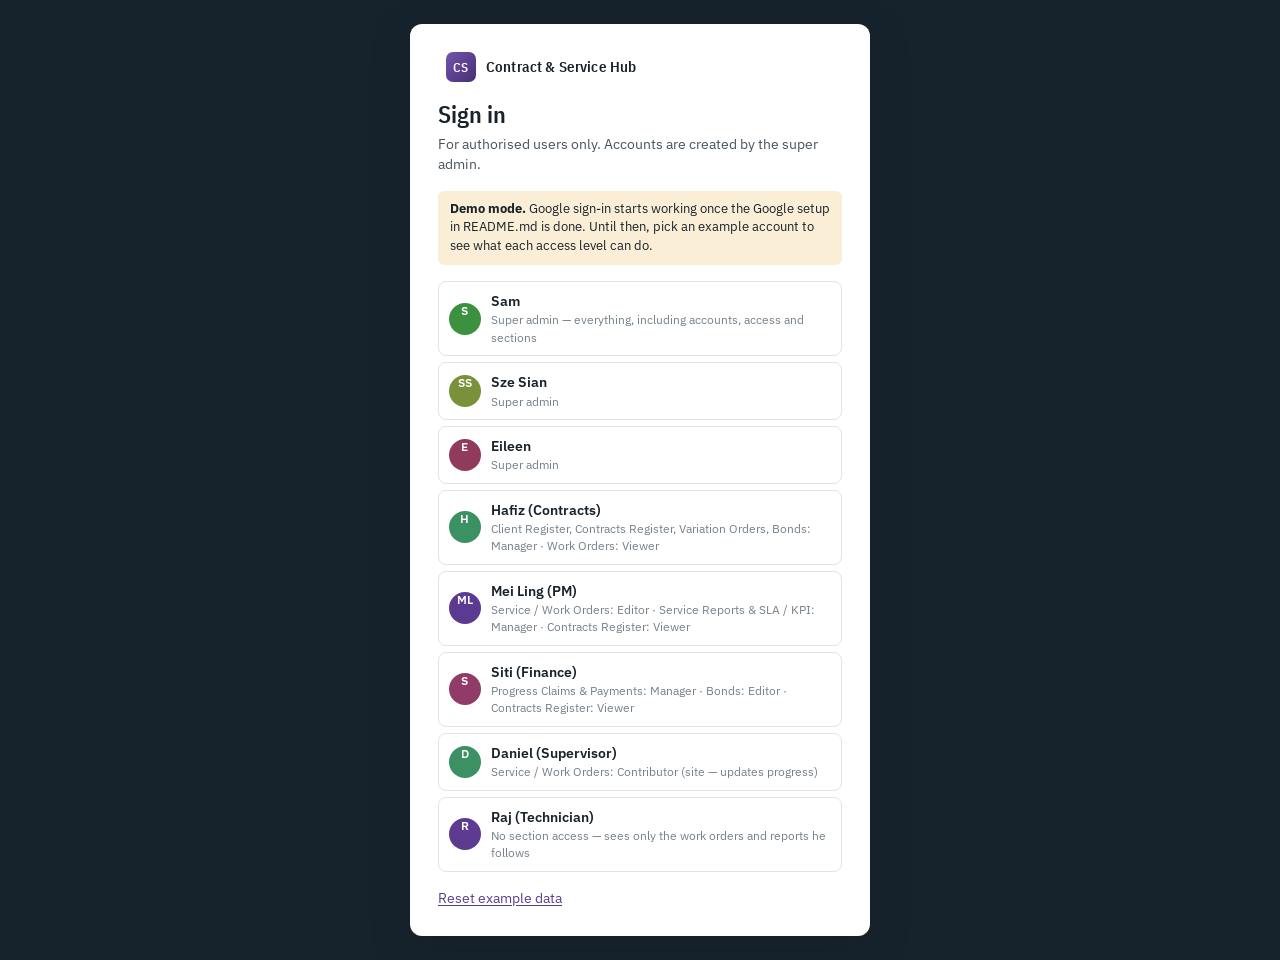
==== index.html @ 780c2039 "Contract & Service Hub: contracts, work orders, VOs, claims, bonds and service reports Independent c" ====
<!doctype html>
<html lang="en">
<head>
  <meta charset="utf-8">
  <meta name="viewport" content="width=device-width,initial-scale=1">
  <title>Contract & Service Hub</title>
  <meta name="description" content="Contracts, work orders, variations, progress claims, bonds and service reports in one place.">
  <link rel="preconnect" href="https://fonts.googleapis.com">
  <link rel="preconnect" href="https://fonts.gstatic.com" crossorigin>
  <link rel="stylesheet" href="https://fonts.googleapis.com/css2?family=IBM+Plex+Mono:wght@500&family=IBM+Plex+Sans+Condensed:wght@500;600&family=IBM+Plex+Sans:wght@400;500;600&display=swap">
  <link rel="stylesheet" href="assets/style.css?v=1">
</head>
<body>
  <div id="app">
    <div class="boot">Loading Contract & Service Hub…</div>
  </div>
  <div id="drawer" class="drawer" hidden></div>
  <div id="toast" class="toast" role="status" aria-live="polite" hidden></div>
  <noscript>Contract & Service Hub needs JavaScript turned on.</noscript>

  <script src="config.js?v=1"></script>
  <script src="assets/core.js?v=1"></script>
  <script src="assets/templates.js?v=1"></script>
  <script src="assets/archive.js?v=1"></script>
  <script src="assets/api.js?v=1"></script>
  <script src="assets/app.js?v=1"></script>
</body>
</html>
---- assets/style.css ----
/* Layout: dark slate sidebar + pale steel workspace; dense, scannable boards and tables. */
:root {
  --bg: #f2f4f3;
  --surface: #ffffff;
  --surface-2: #f7f8f7;
  --line: #e0e4e2;
  --line-strong: #c6ccc9;
  --ink: #18222a;
  --ink-2: #47545e;
  --ink-3: #75818a;
  --accent: #5b3f8f;
  --accent-ink: #ffffff;
  --accent-soft: #ebe5f5;
  --ok: #2c7a4b;
  --ok-soft: #e1f1e7;
  --warn: #a96300;
  --warn-soft: #fbeed6;
  --crit: #b1271f;
  --crit-soft: #f9e0dd;
  --side: #17232c;
  --side-2: #22313c;
  --side-ink: #b9c6cf;
  --side-hi: #ffffff;
  /* option colours: strong (text / fills) and soft (chip backgrounds) */
  --gray: #66727b; --gray-soft: #eceeed;
  --blue: #2a6aa0; --blue-soft: #e1ecf6;
  --teal: #1f7f7a; --teal-soft: #ddf1ef;
  --green: #2c7a4b; --green-soft: #e1f1e7;
  --amber: #a96300; --amber-soft: #fbeed6;
  --red: #b1271f; --red-soft: #f9e0dd;
  --purple: #6b4aa3; --purple-soft: #ece6f6;
  --shadow: 0 1px 2px rgba(16, 28, 38, .07), 0 1px 1px rgba(16, 28, 38, .04);
  --shadow-lg: 0 12px 40px rgba(16, 28, 38, .22);
  --font: "IBM Plex Sans", "Segoe UI", system-ui, -apple-system, sans-serif;
  --cond: "IBM Plex Sans Condensed", "IBM Plex Sans", "Arial Narrow", system-ui, sans-serif;
  --mono: "IBM Plex Mono", ui-monospace, Consolas, monospace;
  --r: 8px;
  color-scheme: light;
}
@media (prefers-color-scheme: dark) {
  :root {
    --bg: #11171c;
    --surface: #182128;
    --surface-2: #1d272f;
    --line: #2a3640;
    --line-strong: #3a4853;
    --ink: #e3e9ed;
    --ink-2: #a8b4bd;
    --ink-3: #7b8892;
    --accent: #b49be0;
    --accent-ink: #1a1027;
    --accent-soft: #2b2240;
    --ok: #6cc28f;
    --ok-soft: #17301f;
    --warn: #e3aa4c;
    --warn-soft: #34280f;
    --crit: #f08b81;
    --crit-soft: #3b1d1a;
    --side: #0c1216;
    --side-2: #17222a;
    --side-ink: #9eadb8;
    --side-hi: #ffffff;
    --gray: #a3adb5; --gray-soft: #262f36;
    --blue: #7fb3e0; --blue-soft: #1a2c3c;
    --teal: #6fcbc4; --teal-soft: #15302e;
    --green: #6cc28f; --green-soft: #17301f;
    --amber: #e3aa4c; --amber-soft: #34280f;
    --red: #f08b81; --red-soft: #3b1d1a;
    --purple: #b9a0e6; --purple-soft: #2a2238;
    --shadow: 0 1px 2px rgba(0, 0, 0, .35);
    --shadow-lg: 0 12px 40px rgba(0, 0, 0, .55);
    color-scheme: dark;
  }
}

* { box-sizing: border-box; }
html, body { margin: 0; }
body {
  background: var(--bg);
  color: var(--ink);
  font: 14px/1.45 var(--font);
  -webkit-font-smoothing: antialiased;
}
[hidden] { display: none !important; }
a { color: var(--accent); }
button, input, select, textarea { font: inherit; color: inherit; }
:focus-visible { outline: 2px solid var(--accent); outline-offset: 2px; }
h1, h2, h3 { text-wrap: balance; margin: 0; }
.boot { padding: 48px 24px; color: var(--ink-3); }
.muted { color: var(--ink-3); }
.grow { flex: 1 1 auto; }

/* ---------- shell ---------- */
.shell { display: grid; grid-template-columns: 236px minmax(0, 1fr); min-height: 100vh; }
.side {
  background: var(--side); color: var(--side-ink); display: flex; flex-direction: column;
  position: sticky; top: 0; height: 100vh; padding: 18px 12px; gap: 16px; overflow-y: auto;
}
.brand { display: flex; align-items: center; gap: 10px; padding: 0 8px; }
.mark {
  width: 30px; height: 30px; border-radius: 7px; flex: none;
  background: linear-gradient(135deg, #7454a8, #5b3f8f 55%, #46306f);
  display: grid; place-items: center; color: #fff; font: 600 13px var(--cond); letter-spacing: .04em;
}
.brand b { display: block; color: var(--side-hi); font: 600 15px/1.2 var(--cond); letter-spacing: .01em; }
.brand small { display: block; font-size: 11px; letter-spacing: .08em; text-transform: uppercase; color: var(--side-ink); opacity: .8; }
.nav { display: flex; flex-direction: column; gap: 2px; }
.nav-h { font: 600 10.5px var(--cond); letter-spacing: .12em; text-transform: uppercase; color: var(--side-ink); opacity: .65; padding: 12px 10px 4px; }
.nav a {
  display: flex; align-items: center; gap: 10px; padding: 7px 10px; border-radius: 6px;
  color: var(--side-ink); text-decoration: none; font-weight: 500; min-width: 0;
}
.nav a .lbl { white-space: nowrap; overflow: hidden; text-overflow: ellipsis; }
.nav a:hover { background: var(--side-2); color: var(--side-hi); }
.nav a.on { background: var(--side-2); color: var(--side-hi); box-shadow: inset 2px 0 0 #9a7fd0; }
.nav svg { width: 17px; height: 17px; flex: none; stroke: currentColor; fill: none; stroke-width: 1.7; stroke-linecap: round; stroke-linejoin: round; }
.nav .count { margin-left: auto; font: 500 11px var(--mono); background: #8a2a22; color: #fff; padding: 1px 6px; border-radius: 9px; }
.smark { width: 18px; height: 18px; border-radius: 4px; flex: none; display: inline-grid; place-items: center; color: #fff; font: 600 10.5px var(--cond); vertical-align: -4px; }
.side-foot { margin-top: auto; display: flex; flex-direction: column; gap: 10px; padding: 0 6px; }
.me { display: flex; align-items: center; gap: 9px; min-width: 0; }
.me .who { min-width: 0; }
.me b { display: block; color: var(--side-hi); font-weight: 500; white-space: nowrap; overflow: hidden; text-overflow: ellipsis; }
.me small { display: block; font-size: 11px; white-space: nowrap; overflow: hidden; text-overflow: ellipsis; }
.side-foot .links { display: flex; gap: 12px; font-size: 12.5px; }
.side-foot .links button { background: none; border: 0; padding: 0; color: var(--side-ink); cursor: pointer; text-decoration: underline; text-underline-offset: 3px; }
.side-foot .links button:hover { color: var(--side-hi); }

.main { min-width: 0; padding: 22px 28px 48px; display: flex; flex-direction: column; gap: 16px; }
.banner {
  background: var(--warn-soft); color: var(--ink); border: 1px solid color-mix(in srgb, var(--warn) 35%, transparent);
  border-radius: var(--r); padding: 8px 12px; display: flex; flex-wrap: wrap; gap: 6px 14px; align-items: center; font-size: 13px;
}
.banner b { color: var(--warn); }
.banner button { background: none; border: 0; padding: 0; color: var(--accent); cursor: pointer; text-decoration: underline; font-size: 13px; }

/* ---------- headers, toolbars, buttons ---------- */
.head { display: flex; flex-wrap: wrap; align-items: flex-end; justify-content: space-between; gap: 12px; }
.head h1 { font: 600 24px/1.15 var(--cond); letter-spacing: .005em; }
.head .sub { color: var(--ink-3); margin-top: 3px; max-width: 75ch; }
.crumb { font-size: 12.5px; color: var(--ink-3); margin-bottom: 4px; }
.crumb a { color: var(--ink-3); }
.toolbar { display: flex; flex-wrap: wrap; gap: 8px; align-items: center; }
.toolbar .grow { flex: 1 1 220px; }
.toolbar select, .toolbar input[type=search] {
  height: 34px; border: 1px solid var(--line-strong); background: var(--surface); border-radius: 6px; padding: 0 10px; min-width: 0;
}
.toolbar input[type=search] { width: 100%; }
.btn {
  height: 34px; padding: 0 14px; border-radius: 6px; border: 1px solid var(--line-strong); background: var(--surface);
  font-weight: 500; cursor: pointer; display: inline-flex; align-items: center; gap: 6px; white-space: nowrap; text-decoration: none; color: var(--ink);
}
.btn:hover { border-color: var(--ink-3); }
.btn.primary { background: var(--accent); border-color: var(--accent); color: var(--accent-ink); }
.btn.primary:hover { filter: brightness(1.08); }
.btn.danger { color: var(--crit); border-color: color-mix(in srgb, var(--crit) 45%, transparent); }
.btn.danger.armed { background: var(--crit); color: #fff; }
.btn:disabled { opacity: .55; cursor: default; }
.btn.sm { height: 28px; padding: 0 10px; font-size: 13px; }
.ibtn { width: 26px; height: 26px; border-radius: 5px; border: 1px solid var(--line); background: var(--surface); cursor: pointer; color: var(--ink-2); padding: 0; }
.ibtn:hover:not(:disabled) { border-color: var(--ink-3); color: var(--ink); }
.ibtn:disabled { opacity: .35; cursor: default; }
.linkbtn { background: none; border: 0; padding: 0; color: var(--accent); cursor: pointer; text-decoration: underline; text-underline-offset: 2px; text-align: left; }
.seg { display: inline-flex; border: 1px solid var(--line-strong); border-radius: 6px; overflow: hidden; }
.seg button { height: 32px; padding: 0 12px; border: 0; background: var(--surface); cursor: pointer; font-weight: 500; color: var(--ink-2); }
.seg button + button { border-left: 1px solid var(--line-strong); }
.seg button.on { background: var(--accent-soft); color: var(--accent); }

/* ---------- chips, avatars, colours ---------- */
.chip {
  display: inline-flex; align-items: center; gap: 4px; height: 20px; padding: 0 7px; border-radius: 4px;
  font-size: 11.5px; font-weight: 500; white-space: nowrap; background: var(--surface-2); color: var(--ink-2); border: 1px solid var(--line);
}
.chip.ok { background: var(--ok-soft); color: var(--ok); border-color: transparent; }
.chip.warn { background: var(--warn-soft); color: var(--warn); border-color: transparent; }
.chip.crit { background: var(--crit-soft); color: var(--crit); border-color: transparent; }
.chip.info { background: var(--accent-soft); color: var(--accent); border-color: transparent; }
.c-gray { background: var(--gray-soft); color: var(--gray); border-color: transparent; }
.c-blue { background: var(--blue-soft); color: var(--blue); border-color: transparent; }
.c-teal { background: var(--teal-soft); color: var(--teal); border-color: transparent; }
.c-green { background: var(--green-soft); color: var(--green); border-color: transparent; }
.c-amber { background: var(--amber-soft); color: var(--amber); border-color: transparent; }
.c-red { background: var(--red-soft); color: var(--red); border-color: transparent; }
.c-purple { background: var(--purple-soft); color: var(--purple); border-color: transparent; }
.f-gray { background: var(--gray); } .f-blue { background: var(--blue); } .f-teal { background: var(--teal); }
.f-green { background: var(--green); } .f-amber { background: var(--amber); } .f-red { background: var(--red); } .f-purple { background: var(--purple); }
.dot { width: 9px; height: 9px; border-radius: 50%; flex: none; display: inline-block; }
.av {
  width: 24px; height: 24px; border-radius: 50%; flex: none; display: inline-grid; place-items: center;
  color: #fff; font: 600 10.5px var(--font); letter-spacing: .02em;
}
.av.lg { width: 32px; height: 32px; font-size: 12px; }
.avs { display: inline-flex; }
.avs .av { box-shadow: 0 0 0 2px var(--surface); }
.avs .av + .av { margin-left: -6px; }
.av.more { background: var(--line-strong); color: var(--ink); }
.who { display: inline-flex; align-items: center; gap: 6px; }
.pbar { display: inline-block; width: 54px; height: 6px; border-radius: 3px; background: var(--line); overflow: hidden; vertical-align: middle; }
.pbar i { display: block; height: 100%; background: var(--accent); }

/* ---------- dashboard ---------- */
.scards { display: grid; grid-template-columns: repeat(auto-fill, minmax(290px, 1fr)); gap: 14px; }
.scard {
  background: var(--surface); border: 1px solid var(--line); border-radius: var(--r); padding: 14px 16px;
  display: flex; flex-direction: column; gap: 12px; text-decoration: none; color: var(--ink); min-width: 0;
}
.scard:hover { border-color: var(--line-strong); box-shadow: var(--shadow); }
.sc-h { display: flex; align-items: center; gap: 8px; }
.sc-h b { font: 600 16px var(--cond); flex: 1; min-width: 0; white-space: nowrap; overflow: hidden; text-overflow: ellipsis; }
.sc-n { display: grid; grid-template-columns: repeat(3, minmax(0, 1fr)); gap: 8px; }
.sc-t { display: flex; flex-wrap: wrap; gap: 4px 14px; font-size: 12.5px; color: var(--ink-3); }
.sc-t b { color: var(--ink); font-variant-numeric: tabular-nums; }
.kpi { min-width: 0; }
.kpi .v { font: 600 22px/1.15 var(--cond); font-variant-numeric: tabular-nums; white-space: nowrap; overflow: hidden; text-overflow: ellipsis; }
.kpi .v.warn { color: var(--warn); }
.kpi .v.crit { color: var(--crit); }
.kpi .l { font-weight: 500; font-size: 12.5px; margin-top: 2px; }
.kpi .s { font-size: 12px; color: var(--ink-3); }
.segbar { display: flex; height: 8px; border-radius: 4px; overflow: hidden; gap: 2px; }
.segbar i { display: block; min-width: 3px; }
.seglegend { display: flex; flex-wrap: wrap; gap: 3px 12px; font-size: 11.5px; color: var(--ink-3); }
.seglegend i { display: inline-block; width: 8px; height: 8px; border-radius: 2px; margin-right: 5px; }
.grid2 { display: grid; grid-template-columns: minmax(0, 1fr) minmax(0, 1fr); gap: 14px; align-items: start; }
.panel { background: var(--surface); border: 1px solid var(--line); border-radius: var(--r); padding: 14px 16px; display: flex; flex-direction: column; gap: 10px; min-width: 0; }
.panel h2 { font: 600 12px var(--cond); text-transform: uppercase; letter-spacing: .09em; color: var(--ink-3); }
.panel .ph { display: flex; justify-content: space-between; align-items: baseline; gap: 10px; }
.panel .ph a { font-size: 12.5px; }
.alerts { list-style: none; margin: 0; padding: 0; display: flex; flex-direction: column; }
.alerts li { display: grid; grid-template-columns: 4px minmax(0, 1fr) auto; gap: 10px; align-items: center; padding: 8px 0; border-top: 1px solid var(--line); cursor: pointer; }
.alerts li:first-child { border-top: 0; }
.alerts li:hover .at { color: var(--accent); }
.alerts .sev { align-self: stretch; border-radius: 2px; background: var(--warn); }
.alerts .sev.crit { background: var(--crit); }
.alerts .sev.none, .alerts .sev:not(.crit):not(.warn) { background: var(--line); }
.alerts .at { font-weight: 500; white-space: nowrap; overflow: hidden; text-overflow: ellipsis; }
.alerts .am { font-size: 12px; color: var(--ink-3); }
.empty { color: var(--ink-3); padding: 14px 0; }
.empty-state { text-align: center; padding: 36px 16px; color: var(--ink-3); background: var(--surface); border: 1px dashed var(--line-strong); border-radius: var(--r); }
.empty-state b { display: block; color: var(--ink); font-size: 15px; margin-bottom: 4px; }

/* ---------- tables ---------- */
.tablewrap { overflow-x: auto; background: var(--surface); border: 1px solid var(--line); border-radius: var(--r); }
table.t { width: 100%; border-collapse: collapse; font-size: 13px; }
.t th {
  text-align: left; font: 600 11.5px var(--cond); letter-spacing: .07em; text-transform: uppercase; color: var(--ink-3);
  padding: 9px 12px; border-bottom: 1px solid var(--line); white-space: nowrap; background: var(--surface-2);
}
.t td { padding: 8px 12px; border-bottom: 1px solid var(--line); vertical-align: middle; }
.t tr:last-child td { border-bottom: 0; }
.t tbody tr[data-act] { cursor: pointer; }
.t tbody tr[data-act]:hover td { background: var(--surface-2); }
.t .r { text-align: right; font-variant-numeric: tabular-nums; white-space: nowrap; }
.t .nw { white-space: nowrap; }
.t .title { font-weight: 500; min-width: 220px; }
.t tfoot td { font-weight: 600; background: var(--surface-2); border-top: 1px solid var(--line-strong); }
.matrix td, .matrix th { padding: 7px 10px; }
.matrix .sticky { position: sticky; left: 0; background: var(--surface); z-index: 1; box-shadow: 1px 0 0 var(--line); }
.matrix th.sticky { background: var(--surface-2); }
.linkrow { display: flex; gap: 8px; align-items: center; background: none; border: 0; padding: 0; cursor: pointer; text-align: left; }
.linkrow span { display: flex; flex-direction: column; }
.linkrow b { font-weight: 500; }
.linkrow small { color: var(--ink-3); font-size: 11.5px; }
.linkrow:hover b { color: var(--accent); text-decoration: underline; }
.lvl { height: 30px; border: 1px solid var(--line-strong); border-radius: 6px; background: var(--surface); padding: 0 6px; min-width: 118px; }
.lvl-viewer { background: var(--gray-soft); }
.lvl-contributor { background: var(--teal-soft); }
.lvl-editor { background: var(--blue-soft); }
.lvl-manager { background: var(--purple-soft); }
.legend-box { display: flex; flex-wrap: wrap; gap: 6px 18px; font-size: 12.5px; color: var(--ink-3); background: var(--surface); border: 1px solid var(--line); border-radius: var(--r); padding: 10px 14px; }
.legend-box b { color: var(--ink); font-weight: 600; }

/* ---------- boards ---------- */
.board { display: flex; gap: 10px; overflow-x: auto; padding-bottom: 10px; align-items: flex-start; }
.col { flex: 0 0 272px; background: var(--surface-2); border: 1px solid var(--line); border-radius: var(--r); display: flex; flex-direction: column; max-height: calc(100vh - 220px); }
.col.drop-on { border-color: var(--accent); box-shadow: 0 0 0 2px var(--accent-soft); }
.col-h { padding: 10px 12px 8px; display: flex; align-items: center; gap: 7px; border-bottom: 1px solid var(--line); }
.col-h b { font: 600 13px var(--cond); letter-spacing: .02em; }
.col-h .n { font: 500 12px var(--mono); color: var(--ink-3); }
.col-h .sum { margin-left: auto; font-size: 11.5px; color: var(--ink-3); font-variant-numeric: tabular-nums; }
.col-b { padding: 8px; display: flex; flex-direction: column; gap: 8px; overflow-y: auto; min-height: 60px; }
.col-b .none { color: var(--ink-3); font-size: 12px; text-align: center; padding: 10px 0; }
.card {
  background: var(--surface); border: 1px solid var(--line); border-radius: 6px; padding: 9px 10px; box-shadow: var(--shadow);
  display: flex; flex-direction: column; gap: 5px; cursor: pointer;
}
.card:hover { border-color: var(--line-strong); }
.card.dragging { opacity: .45; }
.card[draggable=true] { cursor: grab; }
.card .no { font: 500 11.5px var(--mono); color: var(--ink-3); white-space: nowrap; overflow: hidden; text-overflow: ellipsis; }
.card .tt { font-weight: 500; line-height: 1.35; overflow-wrap: anywhere; }
.card .cl { font-size: 12px; color: var(--ink-3); overflow-wrap: anywhere; }
.card .ft { display: flex; flex-wrap: wrap; gap: 4px; align-items: center; margin-top: 2px; }
.card .ft .sp { flex: 1; }
.card .meta { font-size: 11.5px; color: var(--ink-3); display: inline-flex; align-items: center; gap: 3px; }
.statline { display: flex; flex-wrap: wrap; gap: 6px 18px; font-size: 12.5px; color: var(--ink-3); }
.statline b { color: var(--ink); font-variant-numeric: tabular-nums; }

/* ---------- my work ---------- */
.group h2 { font: 600 13px var(--cond); text-transform: uppercase; letter-spacing: .08em; color: var(--ink-3); margin: 6px 0; }
.group h2.crit { color: var(--crit); }
.list { background: var(--surface); border: 1px solid var(--line); border-radius: var(--r); }
.li { display: grid; grid-template-columns: 22px minmax(0, 1fr) auto; gap: 10px; align-items: center; padding: 9px 12px; border-top: 1px solid var(--line); cursor: pointer; }
.li:first-child { border-top: 0; }
.li:hover b { color: var(--accent); }
.li .tx { min-width: 0; }
.li .tx b { font-weight: 500; display: block; overflow-wrap: anywhere; }
.li .tx small { color: var(--ink-3); font-size: 12px; }
.li .rt { display: flex; gap: 5px; align-items: center; flex-wrap: wrap; justify-content: flex-end; }

/* ---------- customize columns ---------- */
.tfs { display: flex; flex-direction: column; gap: 10px; }
.tf { background: var(--surface); border: 1px solid var(--line); border-radius: var(--r); padding: 12px 14px; display: flex; flex-direction: column; gap: 10px; }
.tf.stage { border-color: color-mix(in srgb, var(--accent) 45%, var(--line)); }
.tf-row { display: flex; flex-wrap: wrap; gap: 10px; align-items: flex-end; }
.tf-row .fld.grow { flex: 1 1 220px; }
.tf-row .fld select { min-width: 190px; }
.tf-n { font: 500 12px var(--mono); color: var(--ink-3); width: 20px; padding-bottom: 9px; }
.tf-act { display: flex; gap: 6px; align-items: center; padding-bottom: 2px; }
.tf-flags { display: flex; flex-wrap: wrap; gap: 6px 18px; padding-left: 30px; }
.mini { display: inline-flex; align-items: center; gap: 6px; font-size: 12.5px; color: var(--ink-2); white-space: nowrap; }
.mini input[type=number] { width: 54px; height: 28px; border: 1px solid var(--line-strong); border-radius: 5px; padding: 0 6px; background: var(--surface); }
.opts { margin-left: 30px; display: flex; flex-direction: column; gap: 6px; border-left: 2px solid var(--line); padding-left: 12px; }
.opts-h { display: flex; flex-wrap: wrap; gap: 4px 12px; font-size: 12px; font-weight: 500; color: var(--ink-2); }
.opts-h .muted { font-weight: 400; }
.opt { display: flex; flex-wrap: wrap; gap: 6px; align-items: center; }
.opt input[type=text] { flex: 1 1 160px; min-width: 0; height: 30px; border: 1px solid var(--line-strong); border-radius: 5px; padding: 0 8px; background: var(--surface); }
.opt select { height: 30px; border: 1px solid var(--line-strong); border-radius: 5px; background: var(--surface); padding: 0 4px; }
.opts > .btn { align-self: flex-start; }

/* ---------- drawer & forms ---------- */
.drawer { position: fixed; inset: 0; z-index: 50; display: flex; justify-content: flex-end; }
.drawer .scrim { position: absolute; inset: 0; background: rgba(10, 18, 24, .38); }
.drawer .pane {
  position: relative; width: min(620px, 100vw); height: 100%; background: var(--surface); box-shadow: var(--shadow-lg);
  display: flex; flex-direction: column; animation: slide .16s ease-out;
}
@keyframes slide { from { transform: translateX(24px); } }
@media (prefers-reduced-motion: reduce) { .drawer .pane { animation: none; } }
.pane-h { display: flex; align-items: flex-start; gap: 10px; padding: 16px 20px 12px; border-bottom: 1px solid var(--line); }
.pane-h .k { font: 600 11.5px var(--cond); text-transform: uppercase; letter-spacing: .09em; color: var(--ink-3); }
.pane-h h2 { font: 600 19px/1.25 var(--cond); overflow-wrap: anywhere; }
.pane-h .x { margin-left: auto; background: none; border: 0; font-size: 22px; line-height: 1; cursor: pointer; color: var(--ink-3); padding: 2px 6px; }
.pane-b { overflow-y: auto; padding: 16px 20px 28px; display: flex; flex-direction: column; gap: 20px; }
.form { display: grid; grid-template-columns: 1fr 1fr; gap: 12px 14px; }
.fld { display: flex; flex-direction: column; gap: 4px; min-width: 0; }
.fld.wide, .form .wide { grid-column: 1 / -1; }
.fld > span { font-size: 12px; font-weight: 500; color: var(--ink-2); }
.fld input:not([type=checkbox]):not([type=radio]), .fld select, .fld textarea {
  border: 1px solid var(--line-strong); background: var(--surface); border-radius: 6px; padding: 7px 9px; width: 100%; min-width: 0;
}
.fld textarea { min-height: 80px; resize: vertical; }
.fld input:disabled, .fld select:disabled, .fld textarea:disabled { background: var(--surface-2); color: var(--ink-2); }
.fld.chk { flex-direction: row; align-items: center; gap: 8px; padding-top: 18px; }
.fld.chk input { width: 16px; height: 16px; }
.form-actions { grid-column: 1 / -1; display: flex; gap: 8px; align-items: center; flex-wrap: wrap; }
.form-actions .sp { flex: 1; }
.pick { border: 1px solid var(--line-strong); border-radius: 6px; background: var(--surface); }
.pick > summary { list-style: none; cursor: pointer; padding: 6px 9px; min-height: 36px; display: flex; flex-wrap: wrap; gap: 5px; align-items: center; }
.pick > summary::-webkit-details-marker { display: none; }
.pick[data-ro] > summary { cursor: default; background: var(--surface-2); }
.pchip { display: inline-flex; align-items: center; gap: 5px; background: var(--surface-2); border: 1px solid var(--line); border-radius: 14px; padding: 1px 8px 1px 1px; font-size: 12.5px; }
.pchip .av { width: 20px; height: 20px; font-size: 9px; }
.pick-b { border-top: 1px solid var(--line); padding: 8px; display: flex; flex-direction: column; gap: 2px; max-height: 240px; overflow-y: auto; }
.pick-b input[type=search] { border: 1px solid var(--line-strong); border-radius: 5px; padding: 5px 8px; margin-bottom: 4px; background: var(--surface); }
.prow { display: flex; align-items: center; gap: 8px; padding: 4px 6px; border-radius: 5px; cursor: pointer; font-size: 13px; }
.prow:hover { background: var(--surface-2); }
.prow small { color: var(--ink-3); margin-left: auto; font-size: 11.5px; }
.acc-list, .tpl-list { display: flex; flex-direction: column; gap: 6px; }
.acc { display: flex; align-items: center; gap: 8px; padding: 6px 8px; border: 1px solid var(--line); border-radius: 6px; }
.acc > span:not(.smark) { flex: 1; font-size: 13px; }
.acc select { width: auto !important; min-width: 140px; }
.tpl { display: flex; gap: 10px; align-items: flex-start; padding: 10px 12px; border: 1px solid var(--line); border-radius: 6px; cursor: pointer; }
.tpl:has(input:checked) { border-color: var(--accent); background: var(--accent-soft); }
.tpl input { margin-top: 3px; }
.tpl b { display: block; font-weight: 600; }
.tpl small { color: var(--ink-3); font-size: 12.5px; }
.sec h3 { font: 600 12px var(--cond); text-transform: uppercase; letter-spacing: .09em; color: var(--ink-3); margin-bottom: 8px; display: flex; justify-content: space-between; align-items: center; gap: 8px; }
.rel { list-style: none; margin: 0; padding: 0; border: 1px solid var(--line); border-radius: 6px; }
.rel li { display: flex; gap: 6px; align-items: center; padding: 7px 10px; border-top: 1px solid var(--line); cursor: pointer; font-size: 13px; }
.rel li:first-child { border-top: 0; }
.rel li span:first-child { flex: 1; min-width: 0; }
.rel li:hover span:first-child { color: var(--accent); }
.files { list-style: none; margin: 0; padding: 0; display: flex; flex-direction: column; gap: 6px; }
.files li { display: flex; flex-wrap: wrap; gap: 8px; align-items: center; font-size: 13px; }
.files small { color: var(--ink-3); white-space: nowrap; }
.thread { display: flex; flex-direction: column; gap: 12px; }
.msg { display: grid; grid-template-columns: 24px minmax(0, 1fr); gap: 9px; }
.msg .bd { min-width: 0; }
.msg .hd { font-size: 12px; color: var(--ink-3); }
.msg .hd b { color: var(--ink); font-weight: 500; }
.msg .tx { white-space: pre-wrap; overflow-wrap: anywhere; }
.msg.log { color: var(--ink-3); font-size: 12.5px; }
.msg.log .dot { width: 24px; height: auto; display: grid; place-items: center; background: none; }
.msg.log .dot::before { content: ""; width: 6px; height: 6px; border-radius: 50%; background: var(--line-strong); }
.composer { display: flex; flex-direction: column; gap: 8px; }
.composer textarea { border: 1px solid var(--line-strong); background: var(--surface); border-radius: 6px; padding: 8px 10px; min-height: 64px; resize: vertical; width: 100%; }
.composer .btn { align-self: flex-end; }

/* ---------- sign-in ---------- */
.signin { min-height: 100vh; display: grid; place-items: center; padding: 24px 16px; background: var(--side); }
.signin .box { background: var(--surface); border-radius: 12px; padding: 28px; width: min(460px, 100%); display: flex; flex-direction: column; gap: 16px; box-shadow: var(--shadow-lg); }
.signin h1 { font: 600 24px var(--cond); }
.signin p { margin: 4px 0 0; color: var(--ink-2); }
.signin .err { background: var(--crit-soft); color: var(--crit); padding: 9px 12px; border-radius: 6px; font-size: 13px; }
.demo-note { background: var(--warn-soft); border-radius: 6px; padding: 9px 12px; font-size: 13px; }
.acct-list { display: flex; flex-direction: column; gap: 6px; }
.acct { display: flex; gap: 10px; align-items: center; text-align: left; padding: 9px 10px; border: 1px solid var(--line); border-radius: 8px; background: var(--surface); cursor: pointer; }
.acct:hover { border-color: var(--accent); background: var(--accent-soft); }
.acct span { display: flex; flex-direction: column; min-width: 0; }
.acct b { font-weight: 600; }
.acct small { color: var(--ink-3); font-size: 12px; }
#gbtn { min-height: 44px; }

/* ---------- toast ---------- */
.toast {
  position: fixed; left: 50%; bottom: 22px; transform: translateX(-50%); z-index: 60; background: var(--ink); color: var(--bg);
  padding: 9px 16px; border-radius: 6px; font-weight: 500; box-shadow: var(--shadow-lg); max-width: calc(100vw - 32px);
}
.toast.err { background: var(--crit); color: #fff; }

/* ---------- responsive ---------- */
@media (max-width: 980px) {
  .grid2 { grid-template-columns: 1fr; }
}
@media (max-width: 860px) {
  .shell { grid-template-columns: 1fr; }
  .side { position: sticky; top: 0; z-index: 20; height: auto; flex-direction: row; align-items: center; padding: 10px 16px; gap: 12px; overflow-x: auto; overflow-y: hidden; }
  .brand > div, .side-foot .links, .me .who, .nav-h { display: none; }
  .brand { padding: 0; }
  .nav { flex-direction: row; }
  .nav a { padding: 7px 9px; white-space: nowrap; }
  .nav a span.lbl { display: none; }
  .nav a.on span.lbl { display: inline; }
  .side-foot { margin: 0 0 0 auto; padding: 0; }
  .main { padding: 16px 16px 40px; }
  .col { max-height: none; }
  .tf-flags, .opts { padding-left: 0; margin-left: 0; }
}
@media (max-width: 520px) {
  .form { grid-template-columns: 1fr; }
  .head h1 { font-size: 21px; }
  .tf-row .fld select { min-width: 0; }
  .tf-n { display: none; }
}

/* ---------- filter & sort ---------- */
.btn.on { border-color: var(--accent); color: var(--accent); background: var(--accent-soft); }
.sortbox { display: inline-flex; align-items: center; gap: 6px; font-size: 12.5px; color: var(--ink-3); }
.sortbox .ibtn { width: 34px; height: 34px; }
.fpanel { background: var(--surface); border: 1px solid var(--line); border-radius: var(--r); padding: 10px 12px; display: flex; flex-direction: column; gap: 8px; }
.frule { display: flex; flex-wrap: wrap; gap: 6px; align-items: center; }
.frule .fw { width: 46px; font-size: 12.5px; color: var(--ink-3); font-weight: 500; }
.frule select, .frule input { height: 32px; border: 1px solid var(--line-strong); border-radius: 6px; background: var(--surface); padding: 0 8px; min-width: 0; }
.frule input[type=text] { flex: 1 1 180px; max-width: 320px; }
.frow { display: flex; flex-wrap: wrap; gap: 12px; align-items: center; font-size: 12.5px; }
.thsort { background: none; border: 0; padding: 0; font: inherit; color: inherit; letter-spacing: inherit; text-transform: inherit; cursor: pointer; white-space: nowrap; }
.thsort:hover, .thsort.on { color: var(--accent); }
.banner.info { background: var(--accent-soft); border-color: color-mix(in srgb, var(--accent) 30%, transparent); }

/* ---------- calendar ---------- */
.ctitle { font: 600 16px var(--cond); }
.clegend { display: flex; flex-wrap: wrap; gap: 4px 14px; font-size: 12px; color: var(--ink-3); }
.clegend i { display: inline-block; width: 10px; height: 10px; border-radius: 3px; margin-right: 5px; vertical-align: -1px; background: hsl(var(--h) 45% 45%); }
.clegend i.lg-late { background: var(--crit); }
.clegend i.lg-done { background: var(--line-strong); }
.cgrid { background: var(--surface); border: 1px solid var(--line); border-radius: var(--r); overflow: hidden; }
.cdow, .cdays { display: grid; grid-template-columns: repeat(7, minmax(0, 1fr)); }
.cdow span { padding: 7px 8px; font: 600 11.5px var(--cond); letter-spacing: .08em; text-transform: uppercase; color: var(--ink-3); background: var(--surface-2); border-bottom: 1px solid var(--line); }
.cday { min-height: 112px; border-right: 1px solid var(--line); border-bottom: 1px solid var(--line); padding: 4px; display: flex; flex-direction: column; gap: 3px; min-width: 0; }
.cday:nth-child(7n) { border-right: 0; }
.cday.out { background: var(--surface-2); }
.cday.out .cnum { color: var(--ink-3); }
.cnum { align-self: flex-start; background: none; border: 0; padding: 2px 6px; border-radius: 10px; font: 500 12px var(--font); cursor: pointer; color: var(--ink-2); font-variant-numeric: tabular-nums; }
.cnum:hover { background: var(--surface-2); }
.cday.today .cnum { background: var(--accent); color: var(--accent-ink); }
.ev {
  display: flex; flex-wrap: wrap; align-items: baseline; gap: 0 5px; width: 100%; text-align: left; cursor: pointer;
  border: 0; border-left: 3px solid hsl(var(--h) 45% 45%); background: hsl(var(--h) 45% 45% / .12);
  border-radius: 4px; padding: 2px 6px; font-size: 12px; line-height: 1.35; color: var(--ink); min-width: 0;
}
.ev:hover { background: hsl(var(--h) 45% 45% / .22); }
.ev .evt { font: 500 11px var(--mono); color: var(--ink-2); }
.ev .evn { flex: 1 1 0; min-width: 0; white-space: nowrap; overflow: hidden; text-overflow: ellipsis; }
.ev .evs { flex-basis: 100%; font-size: 11.5px; color: var(--ink-3); white-space: nowrap; overflow: hidden; text-overflow: ellipsis; }
.ev.late { border-left-color: var(--crit); background: var(--crit-soft); }
.ev.done { opacity: .55; }
.ev.done .evn { text-decoration: line-through; }
.more { background: none; border: 0; padding: 0 6px; text-align: left; font-size: 11.5px; color: var(--accent); cursor: pointer; }
.cweek { display: grid; grid-template-columns: repeat(7, minmax(0, 1fr)); gap: 8px; }
.wday { background: var(--surface); border: 1px solid var(--line); border-radius: var(--r); padding: 8px; display: flex; flex-direction: column; gap: 5px; min-height: 220px; min-width: 0; }
.wday.today { border-color: var(--accent); }
.wday .wh { font-size: 12.5px; color: var(--ink-3); padding-bottom: 4px; border-bottom: 1px solid var(--line); }
.wday .wh b { color: var(--ink); }
.wday .ev .evn { white-space: normal; }
.wday .none { color: var(--ink-3); font-size: 12px; }
.agenda { display: flex; flex-direction: column; gap: 12px; }
.aday { background: var(--surface); border: 1px solid var(--line); border-radius: var(--r); padding: 10px 12px; display: flex; flex-direction: column; gap: 5px; }
.aday .ah { font: 600 13px var(--cond); color: var(--ink-2); }
.aday .ah.now { color: var(--accent); }
.aday .ah.crit { color: var(--crit); }
.aday .ev { padding: 5px 8px; font-size: 13px; }
.aday .ev .evn { white-space: normal; }
@media (max-width: 980px) {
  .cweek { grid-template-columns: 1fr; }
  .wday { min-height: 0; }
}
@media (max-width: 640px) {
  .cday { min-height: 64px; padding: 2px; }
  .cday .ev .evt { display: none; }
  .cday .ev { padding: 1px 3px; font-size: 10.5px; }
  .cdow span { padding: 6px 2px; text-align: center; letter-spacing: 0; }
}

/* ---------- export menu ---------- */
.menu { position: relative; }
.menu > summary { list-style: none; }
.menu > summary::-webkit-details-marker { display: none; }
.menu > summary::after { content: "▾"; font-size: 11px; margin-left: 2px; }
.menu-b {
  position: absolute; right: 0; top: calc(100% + 6px); z-index: 30; width: 270px; background: var(--surface);
  border: 1px solid var(--line-strong); border-radius: var(--r); box-shadow: var(--shadow-lg); padding: 6px; display: flex; flex-direction: column; gap: 2px;
}
.menu-b button { display: flex; flex-direction: column; align-items: flex-start; gap: 1px; text-align: left; background: none; border: 0; border-radius: 6px; padding: 8px 10px; cursor: pointer; }
.menu-b button:hover:not(:disabled) { background: var(--accent-soft); }
.menu-b button:disabled { opacity: .6; cursor: wait; }
.menu-b b { font-weight: 600; }
.menu-b small, .menu-b p { font-size: 12px; color: var(--ink-3); }
.menu-b p { margin: 4px 10px 4px; border-top: 1px solid var(--line); padding-top: 8px; }
@media (max-width: 520px) { .menu-b { right: auto; left: 0; } }

/* ---------- global search ---------- */
.gs-btn {
  display: flex; align-items: center; gap: 9px; margin: 0 2px; padding: 7px 10px; border-radius: 6px; border: 1px solid var(--side-2);
  background: rgba(255, 255, 255, .04); color: var(--side-ink); cursor: pointer; font-weight: 500; text-align: left;
}
.gs-btn:hover { color: var(--side-hi); border-color: #3a4c58; }
.gs-btn svg, .gs-in svg { width: 16px; height: 16px; flex: none; stroke: currentColor; fill: none; stroke-width: 2; stroke-linecap: round; }
.gs-btn .lbl { flex: 1; }
.gs-btn kbd { font: 500 10.5px var(--mono); border: 1px solid #3a4c58; border-radius: 4px; padding: 1px 5px; opacity: .8; }
.gsearch { position: fixed; inset: 0; z-index: 70; display: flex; justify-content: center; align-items: flex-start; padding: 8vh 16px 16px; }
.gsearch .scrim { position: absolute; inset: 0; background: rgba(10, 18, 24, .45); }
.gs-box { position: relative; width: min(680px, 100%); max-height: 78vh; background: var(--surface); border-radius: 12px; box-shadow: var(--shadow-lg); display: flex; flex-direction: column; overflow: hidden; }
.gs-in { display: flex; align-items: center; gap: 10px; padding: 12px 14px; border-bottom: 1px solid var(--line); color: var(--ink-3); }
.gs-in input { flex: 1; min-width: 0; border: 0; outline: 0; background: none; font-size: 16px; color: var(--ink); }
.gs-in .x { background: none; border: 0; font-size: 22px; cursor: pointer; color: var(--ink-3); }
.gs-res { overflow-y: auto; padding: 6px; }
.gs-h { font: 600 11px var(--cond); letter-spacing: .1em; text-transform: uppercase; color: var(--ink-3); padding: 10px 10px 4px; }
.gs-row { display: flex; align-items: center; gap: 10px; width: 100%; text-align: left; background: none; border: 0; border-radius: 7px; padding: 8px 10px; cursor: pointer; color: var(--ink); }
.gs-row.on, .gs-row:hover { background: var(--accent-soft); }
.gs-t { flex: 1; min-width: 0; display: flex; flex-direction: column; }
.gs-t b { font-weight: 500; overflow: hidden; text-overflow: ellipsis; white-space: nowrap; }
.gs-t small { color: var(--ink-3); font-size: 12px; overflow: hidden; text-overflow: ellipsis; white-space: nowrap; }
.gs-row mark { background: color-mix(in srgb, var(--amber) 30%, transparent); color: inherit; border-radius: 2px; padding: 0 1px; }
.gs-empty { color: var(--ink-3); padding: 18px 12px; font-size: 13px; }
.gs-foot { border-top: 1px solid var(--line); padding: 8px 14px; font-size: 11.5px; color: var(--ink-3); }
@media (max-width: 860px) { .gs-btn { margin: 0; } .gs-btn .lbl, .gs-btn kbd { display: none; } }

/* ---------- item: share link & full screen ---------- */
.pane-tools { margin-left: auto; display: flex; align-items: center; gap: 6px; flex-wrap: wrap; justify-content: flex-end; }
.pane-tools .x { margin-left: 2px; }
.sharebox { display: flex; flex-wrap: wrap; gap: 6px 10px; align-items: center; padding: 8px 20px; background: var(--accent-soft); font-size: 12.5px; color: var(--ink-2); }
.sharebox input { flex: 1 1 280px; min-width: 0; border: 1px solid var(--line-strong); border-radius: 5px; padding: 5px 8px; background: var(--surface); font: 12.5px var(--mono); }
.pb-main, .pb-side { display: flex; flex-direction: column; gap: 20px; min-width: 0; }
.drawer.full .pane { width: 100vw; animation: none; }
.drawer.full .pane-h, .drawer.full .sharebox { padding-left: max(20px, calc((100vw - 1280px) / 2)); padding-right: max(20px, calc((100vw - 1280px) / 2)); }
.drawer.full .pane-b { display: grid; grid-template-columns: minmax(0, 1.25fr) minmax(0, 1fr); gap: 28px; align-items: start; padding-left: max(20px, calc((100vw - 1280px) / 2)); padding-right: max(20px, calc((100vw - 1280px) / 2)); }
.drawer.full .pb-side { position: sticky; top: 0; }
@media (max-width: 900px) { .drawer.full .pane-b { display: flex; } }

/* ---------- team performance ---------- */
.perf-kpis { grid-template-columns: repeat(auto-fill, minmax(180px, 1fr)); }
.perf-kpis .panel { padding: 12px 14px; }
.t.perf td { padding: 7px 10px; }
.t.perf .segbar { height: 10px; }
.side-foot .links a { color: var(--side-ink); text-decoration: underline; text-underline-offset: 3px; }
.side-foot .links a:hover { color: var(--side-hi); }

/* ---------- archive / restore ---------- */
.arc-sum { display: flex; flex-wrap: wrap; gap: 6px 16px; padding: 10px 12px; border: 1px solid var(--line); border-radius: 6px; background: var(--surface-2); font-size: 13px; }
.arc-sum b { font-variant-numeric: tabular-nums; }
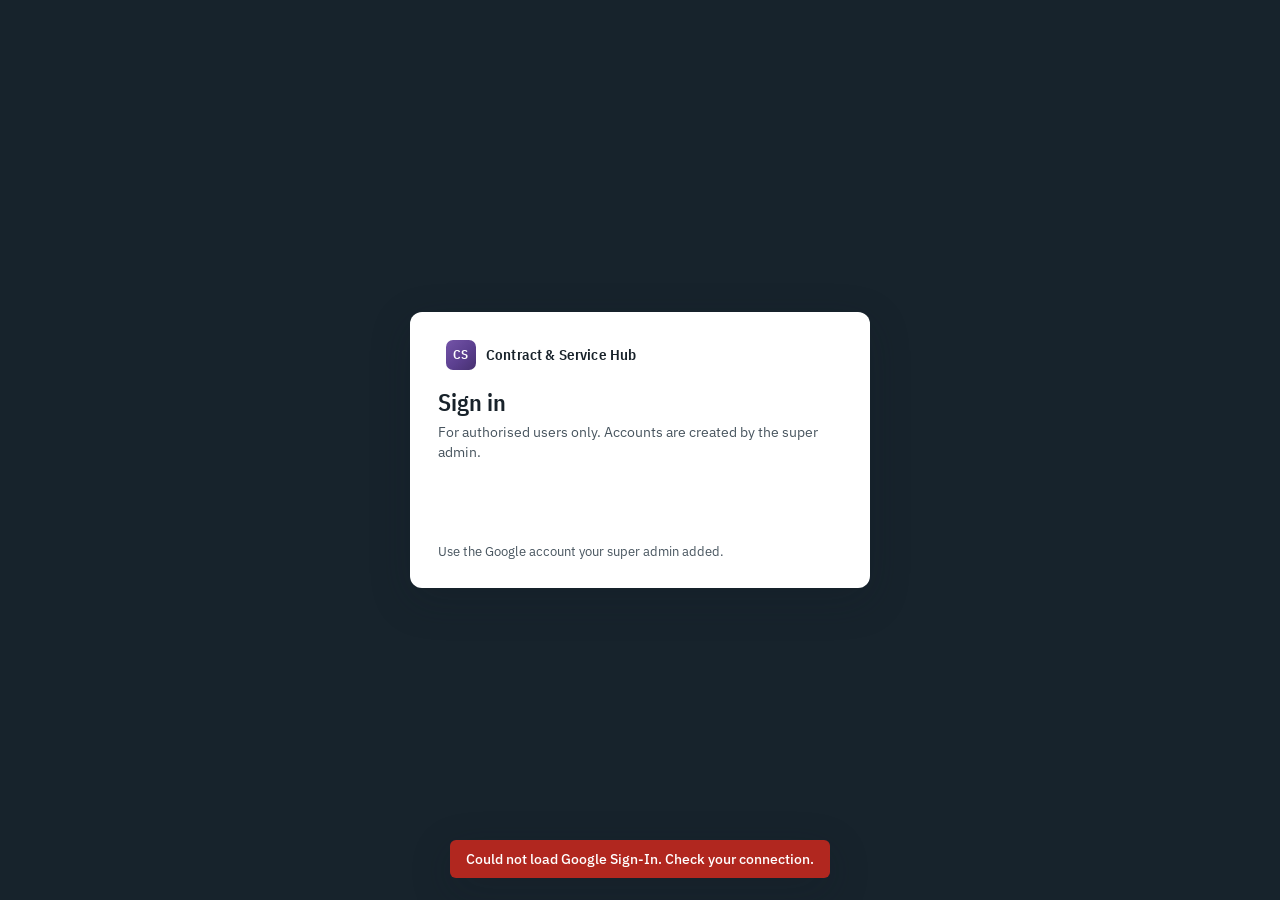
==== commit fb66aca1: "Bust the cached config.js so browsers pick up the backend URL Co-Authored-By: Claude Opus 5.5 <norep" ====
--- a/index.html
+++ b/index.html
@@ -18,7 +18,7 @@
   <div id="toast" class="toast" role="status" aria-live="polite" hidden></div>
   <noscript>Contract & Service Hub needs JavaScript turned on.</noscript>
 
-  <script src="config.js?v=1"></script>
+  <script src="config.js?v=2"></script>
   <script src="assets/core.js?v=1"></script>
   <script src="assets/templates.js?v=1"></script>
   <script src="assets/archive.js?v=1"></script>
